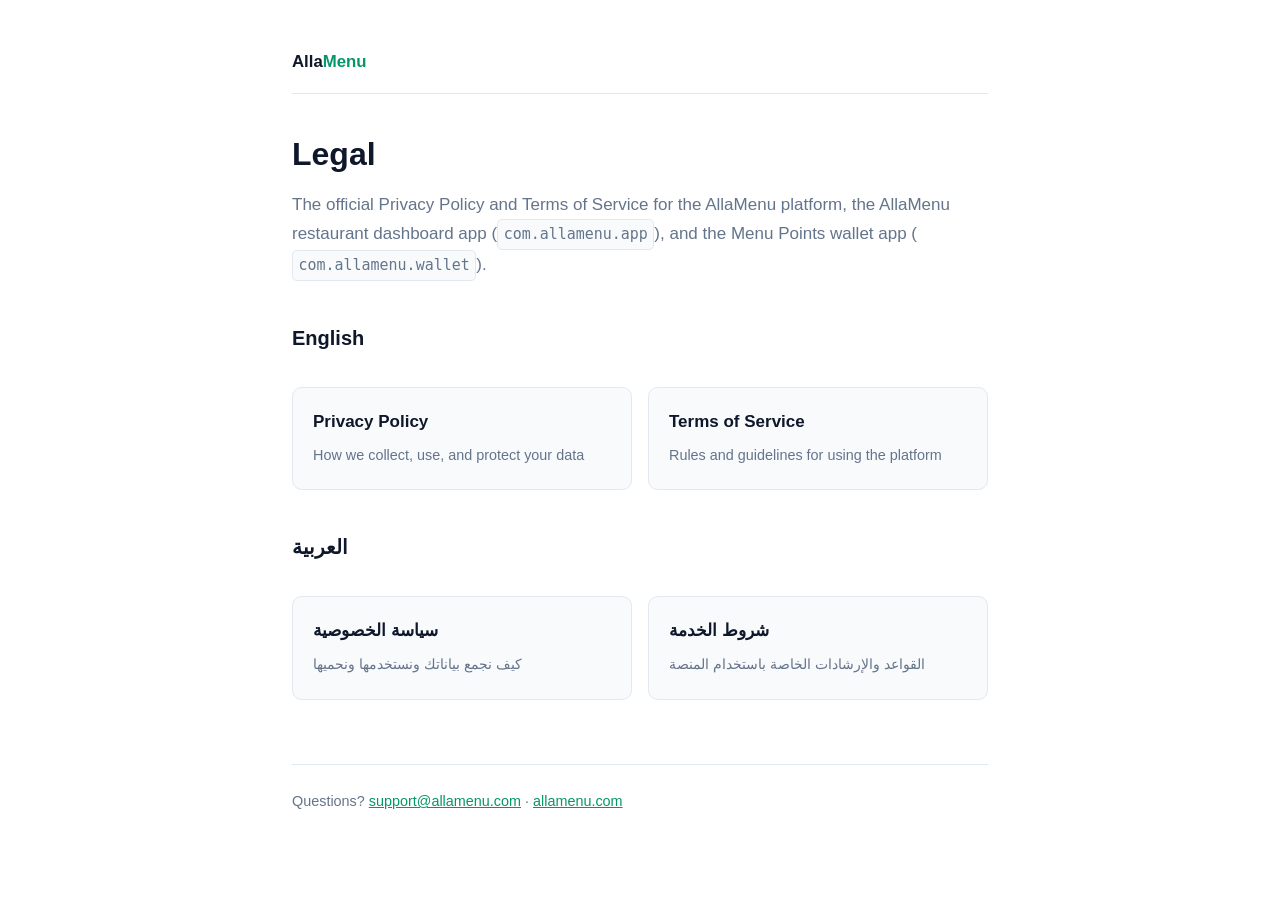
==== index.html @ bc32a112 "AllaMenu Privacy Policy and Terms of Service (EN + AR) Canonical public source for the store-listing" ====
<!doctype html>
<html lang="en">
<head>
<meta charset="utf-8">
<meta name="viewport" content="width=device-width, initial-scale=1">
<title>Legal | AllaMenu</title>
<meta name="description" content="Privacy Policy and Terms of Service for the AllaMenu platform and the Menu Points wallet app.">
<link rel="stylesheet" href="assets/style.css">
</head>
<body>
<div class="wrap">

  <div class="topbar">
    <a class="brand" href="https://www.allamenu.com">Alla<span>Menu</span></a>
  </div>

  <h1>Legal</h1>
  <p class="lede">
    The official Privacy Policy and Terms of Service for the AllaMenu platform, the AllaMenu
    restaurant dashboard app (<code>com.allamenu.app</code>), and the Menu Points wallet app
    (<code>com.allamenu.wallet</code>).
  </p>

  <h2>English</h2>
  <div class="cards">
    <a class="card" href="privacy/">
      <strong>Privacy Policy</strong>
      <span>How we collect, use, and protect your data</span>
    </a>
    <a class="card" href="terms/">
      <strong>Terms of Service</strong>
      <span>Rules and guidelines for using the platform</span>
    </a>
  </div>

  <h2>العربية</h2>
  <div class="cards">
    <a class="card" href="privacy/ar/">
      <strong>سياسة الخصوصية</strong>
      <span>كيف نجمع بياناتك ونستخدمها ونحميها</span>
    </a>
    <a class="card" href="terms/ar/">
      <strong>شروط الخدمة</strong>
      <span>القواعد والإرشادات الخاصة باستخدام المنصة</span>
    </a>
  </div>

  <footer>
    Questions? <a href="mailto:support@allamenu.com">support@allamenu.com</a> &middot;
    <a href="https://www.allamenu.com">allamenu.com</a>
  </footer>

</div>
</body>
</html>
---- assets/style.css ----
/* AllaMenu legal documents — shared stylesheet.
   Deliberately dependency-free: no build step, no CDN, no webfonts.
   These pages are linked from App Store / Google Play listings and must
   render even if every external service is unreachable. */

:root {
  --bg: #ffffff;
  --surface: #f8fafc;
  --text: #1e293b;
  --muted: #64748b;
  --heading: #0f172a;
  --accent: #059669;
  --border: #e2e8f0;
}

@media (prefers-color-scheme: dark) {
  :root {
    --bg: #020617;
    --surface: #0f172a;
    --text: #cbd5e1;
    --muted: #94a3b8;
    --heading: #f8fafc;
    --accent: #34d399;
    --border: #1e293b;
  }
}

*,
*::before,
*::after {
  box-sizing: border-box;
}

body {
  margin: 0;
  background: var(--bg);
  color: var(--text);
  font-family: -apple-system, BlinkMacSystemFont, "Segoe UI", Roboto,
    "Helvetica Neue", Arial, sans-serif;
  font-size: 17px;
  line-height: 1.7;
  -webkit-text-size-adjust: 100%;
}

/* Arabic pages set dir="rtl" on <html>; logical properties handle the flip. */
html[dir="rtl"] body {
  font-family: -apple-system, BlinkMacSystemFont, "Segoe UI", "Noto Naskh Arabic",
    "Geeza Pro", Tahoma, Arial, sans-serif;
  line-height: 1.9;
}

.wrap {
  max-width: 46rem;
  margin: 0 auto;
  padding: 3rem 1.25rem 5rem;
}

.topbar {
  display: flex;
  flex-wrap: wrap;
  gap: 1rem;
  align-items: baseline;
  justify-content: space-between;
  margin-bottom: 2.5rem;
  padding-bottom: 1rem;
  border-bottom: 1px solid var(--border);
}

.brand {
  font-weight: 700;
  color: var(--heading);
  text-decoration: none;
  font-size: 1.05rem;
}

.brand span {
  color: var(--accent);
}

a {
  color: var(--accent);
}

a:hover {
  text-decoration: underline;
}

h1 {
  color: var(--heading);
  font-size: 2rem;
  line-height: 1.25;
  margin: 0 0 0.5rem;
}

h2 {
  color: var(--heading);
  font-size: 1.25rem;
  margin: 2.5rem 0 0.75rem;
}

h3 {
  color: var(--heading);
  font-size: 1.05rem;
  margin: 1.75rem 0 0.5rem;
}

.updated {
  color: var(--muted);
  font-size: 0.9rem;
  margin: 0 0 2rem;
}

.lede {
  color: var(--muted);
  margin-bottom: 2rem;
}

ul {
  padding-inline-start: 1.4rem;
}

li {
  margin-bottom: 0.4rem;
}

strong {
  color: var(--heading);
}

/* Callout for the app-coverage box at the top of each document. */
.scope {
  background: var(--surface);
  border: 1px solid var(--border);
  border-radius: 0.6rem;
  padding: 1rem 1.25rem;
  margin-bottom: 2rem;
  font-size: 0.95rem;
}

.scope p {
  margin: 0 0 0.5rem;
}

.scope ul {
  margin: 0;
}

code {
  background: var(--surface);
  border: 1px solid var(--border);
  border-radius: 0.3rem;
  padding: 0.1rem 0.35rem;
  font-size: 0.88em;
  /* Bundle IDs are latin even inside RTL text. */
  direction: ltr;
  display: inline-block;
}

footer {
  margin-top: 4rem;
  padding-top: 1.5rem;
  border-top: 1px solid var(--border);
  color: var(--muted);
  font-size: 0.9rem;
}

/* Language switcher / index cards */
.cards {
  display: grid;
  gap: 1rem;
  grid-template-columns: repeat(auto-fit, minmax(15rem, 1fr));
  margin-top: 2rem;
}

.card {
  display: block;
  background: var(--surface);
  border: 1px solid var(--border);
  border-radius: 0.6rem;
  padding: 1.25rem;
  text-decoration: none;
  color: var(--text);
}

.card:hover {
  border-color: var(--accent);
  text-decoration: none;
}

.card strong {
  display: block;
  margin-bottom: 0.25rem;
  color: var(--heading);
}

.card span {
  color: var(--muted);
  font-size: 0.9rem;
}
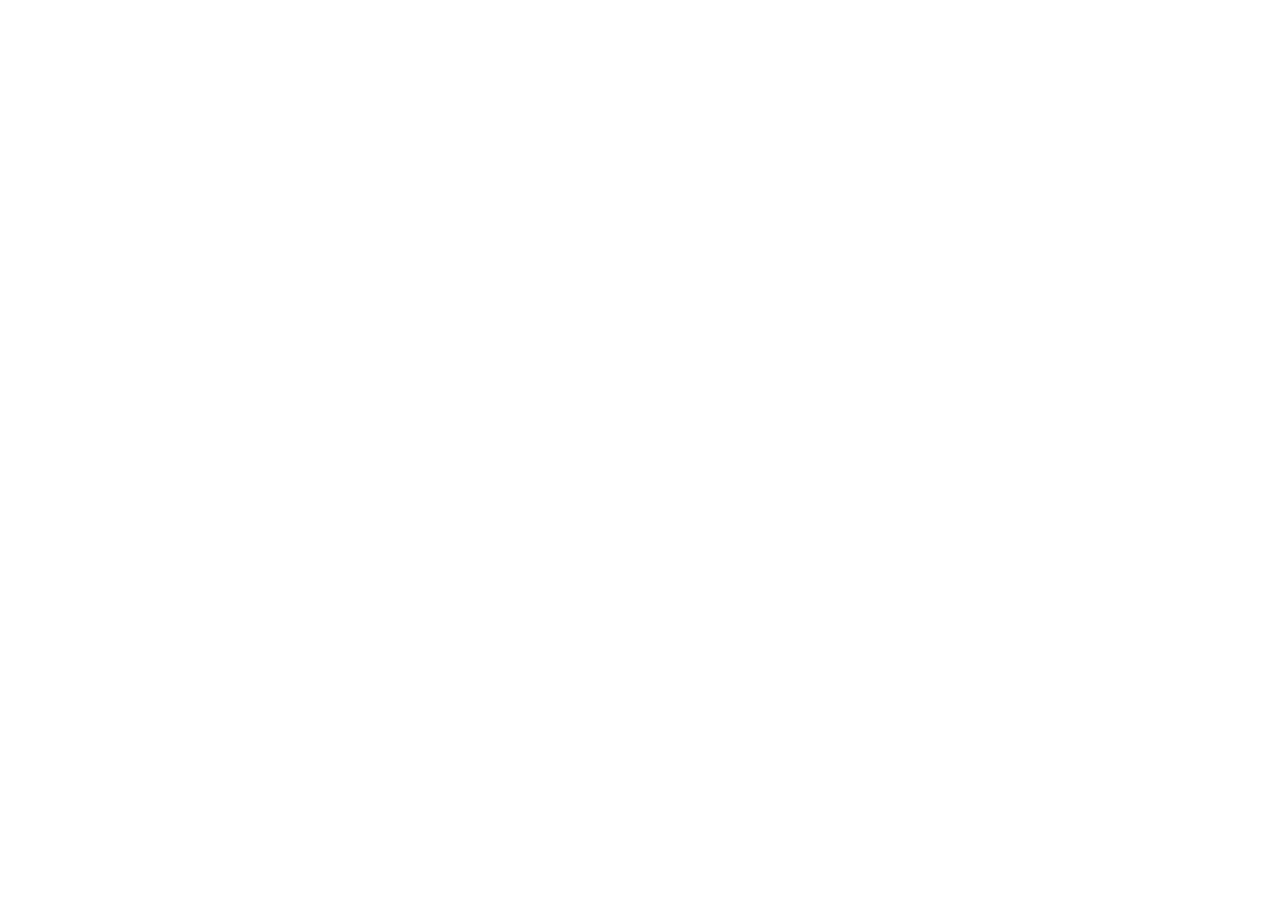
==== commit 40814e9c: "Redirect to the legal pages on allamenu.com Privacy, Terms and the account-deletion page now live at" ====
--- a/index.html
+++ b/index.html
@@ -3,53 +3,14 @@
 <head>
 <meta charset="utf-8">
 <meta name="viewport" content="width=device-width, initial-scale=1">
-<title>Legal | AllaMenu</title>
-<meta name="description" content="Privacy Policy and Terms of Service for the AllaMenu platform and the Menu Points wallet app.">
-<link rel="stylesheet" href="assets/style.css">
+<meta http-equiv="refresh" content="0; url=https://www.allamenu.com/privacy">
+<link rel="canonical" href="https://www.allamenu.com/privacy">
+<meta name="robots" content="noindex">
+<title>AllaMenu</title>
+<style>body{font-family:system-ui,sans-serif;margin:3rem auto;max-width:36rem;padding:0 1rem;color:#0f172a}a{color:#2563eb}</style>
 </head>
 <body>
-<div class="wrap">
-
-  <div class="topbar">
-    <a class="brand" href="https://www.allamenu.com">Alla<span>Menu</span></a>
-  </div>
-
-  <h1>Legal</h1>
-  <p class="lede">
-    The official Privacy Policy and Terms of Service for the AllaMenu platform, the AllaMenu
-    restaurant dashboard app (<code>com.allamenu.app</code>), and the Menu Points wallet app
-    (<code>com.allamenu.wallet</code>).
-  </p>
-
-  <h2>English</h2>
-  <div class="cards">
-    <a class="card" href="privacy/">
-      <strong>Privacy Policy</strong>
-      <span>How we collect, use, and protect your data</span>
-    </a>
-    <a class="card" href="terms/">
-      <strong>Terms of Service</strong>
-      <span>Rules and guidelines for using the platform</span>
-    </a>
-  </div>
-
-  <h2>العربية</h2>
-  <div class="cards">
-    <a class="card" href="privacy/ar/">
-      <strong>سياسة الخصوصية</strong>
-      <span>كيف نجمع بياناتك ونستخدمها ونحميها</span>
-    </a>
-    <a class="card" href="terms/ar/">
-      <strong>شروط الخدمة</strong>
-      <span>القواعد والإرشادات الخاصة باستخدام المنصة</span>
-    </a>
-  </div>
-
-  <footer>
-    Questions? <a href="mailto:support@allamenu.com">support@allamenu.com</a> &middot;
-    <a href="https://www.allamenu.com">allamenu.com</a>
-  </footer>
-
-</div>
+<p>This page has moved to <a href="https://www.allamenu.com/privacy">https://www.allamenu.com/privacy</a>.</p>
+<script>location.replace('https://www.allamenu.com/privacy');</script>
 </body>
 </html>
